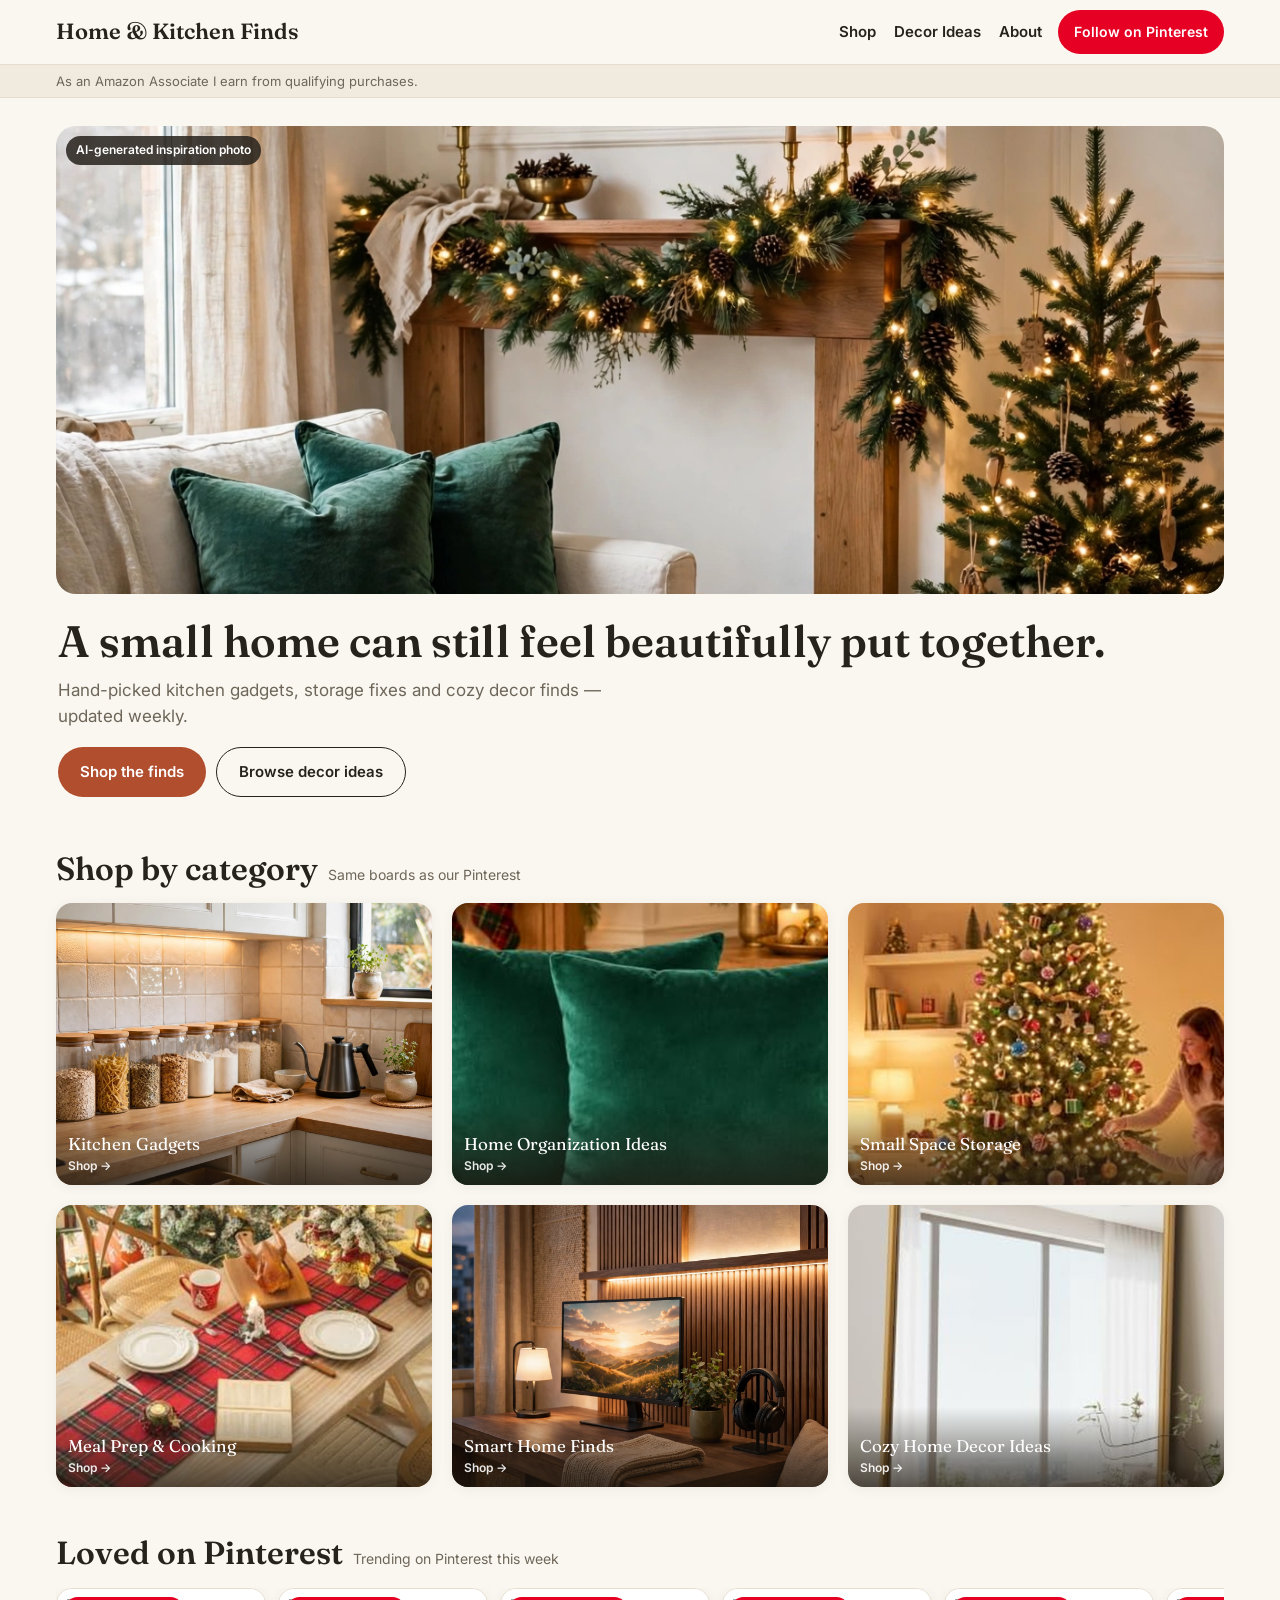
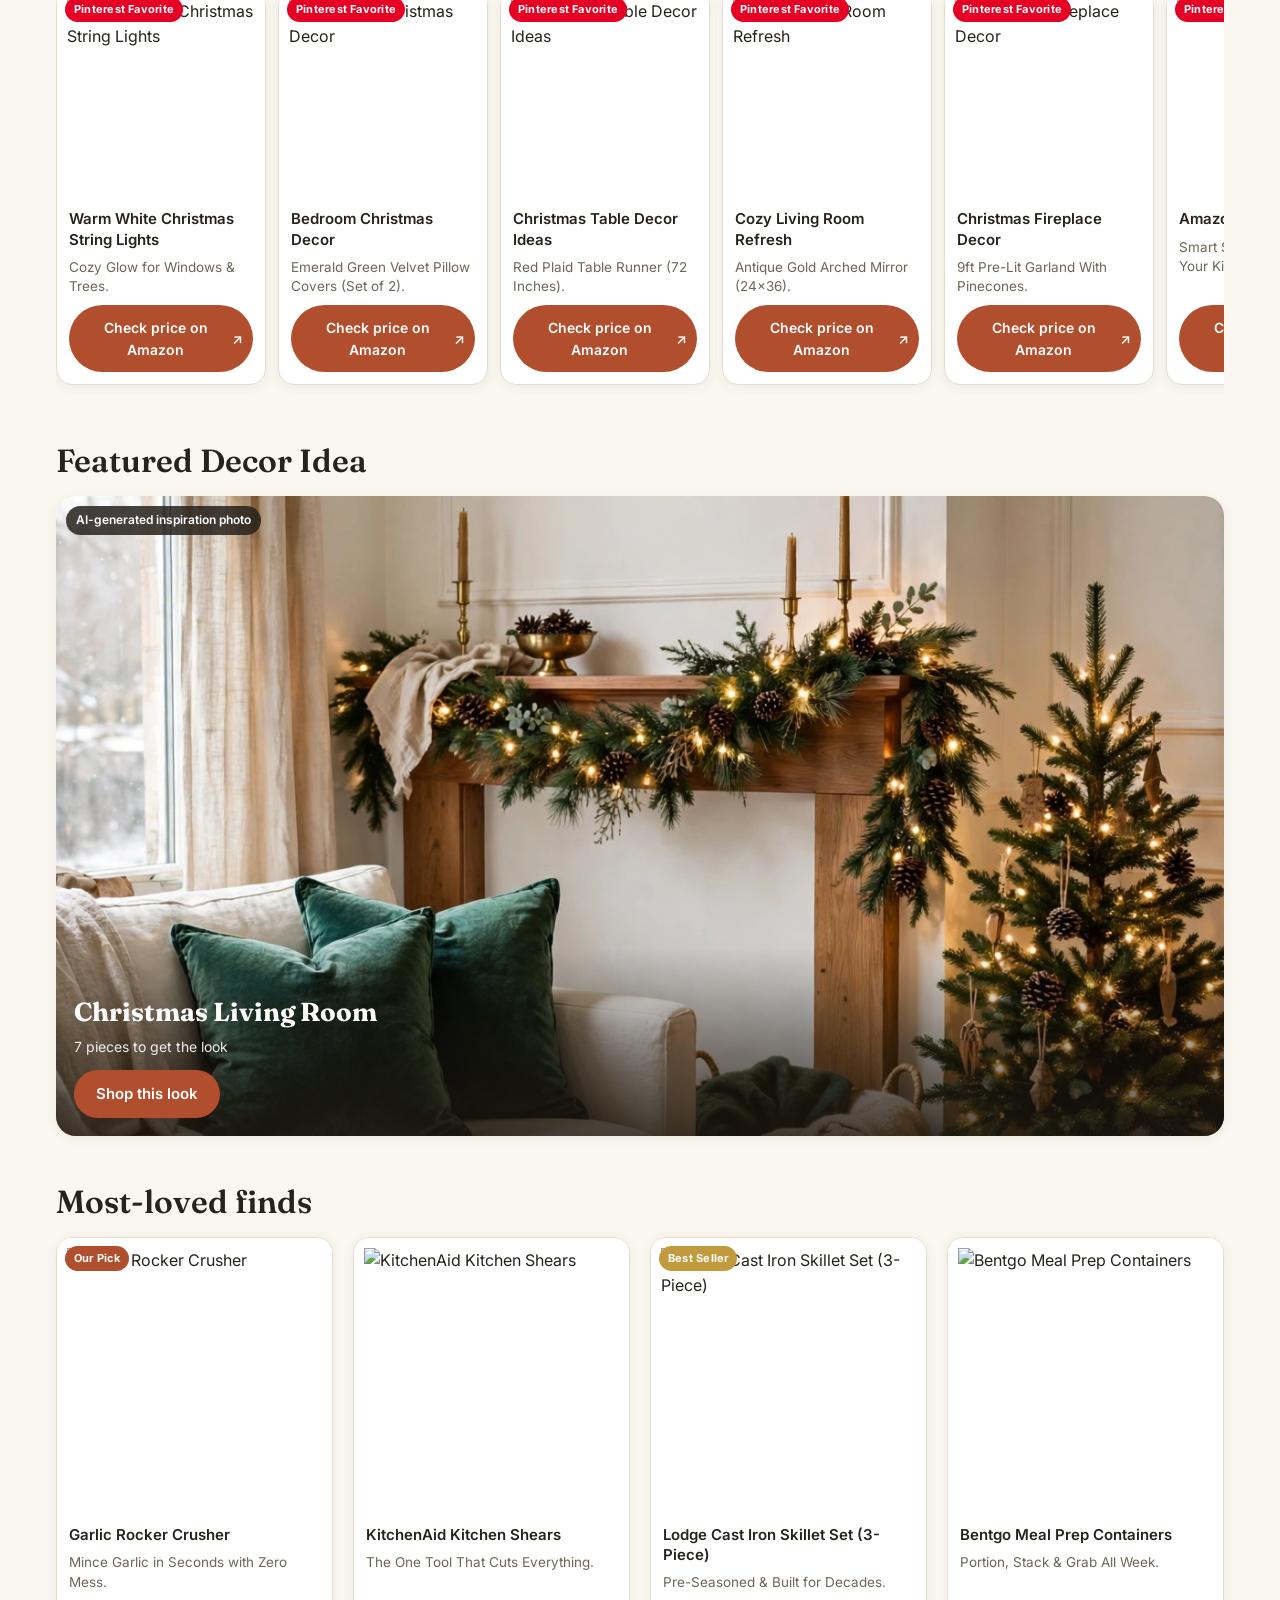
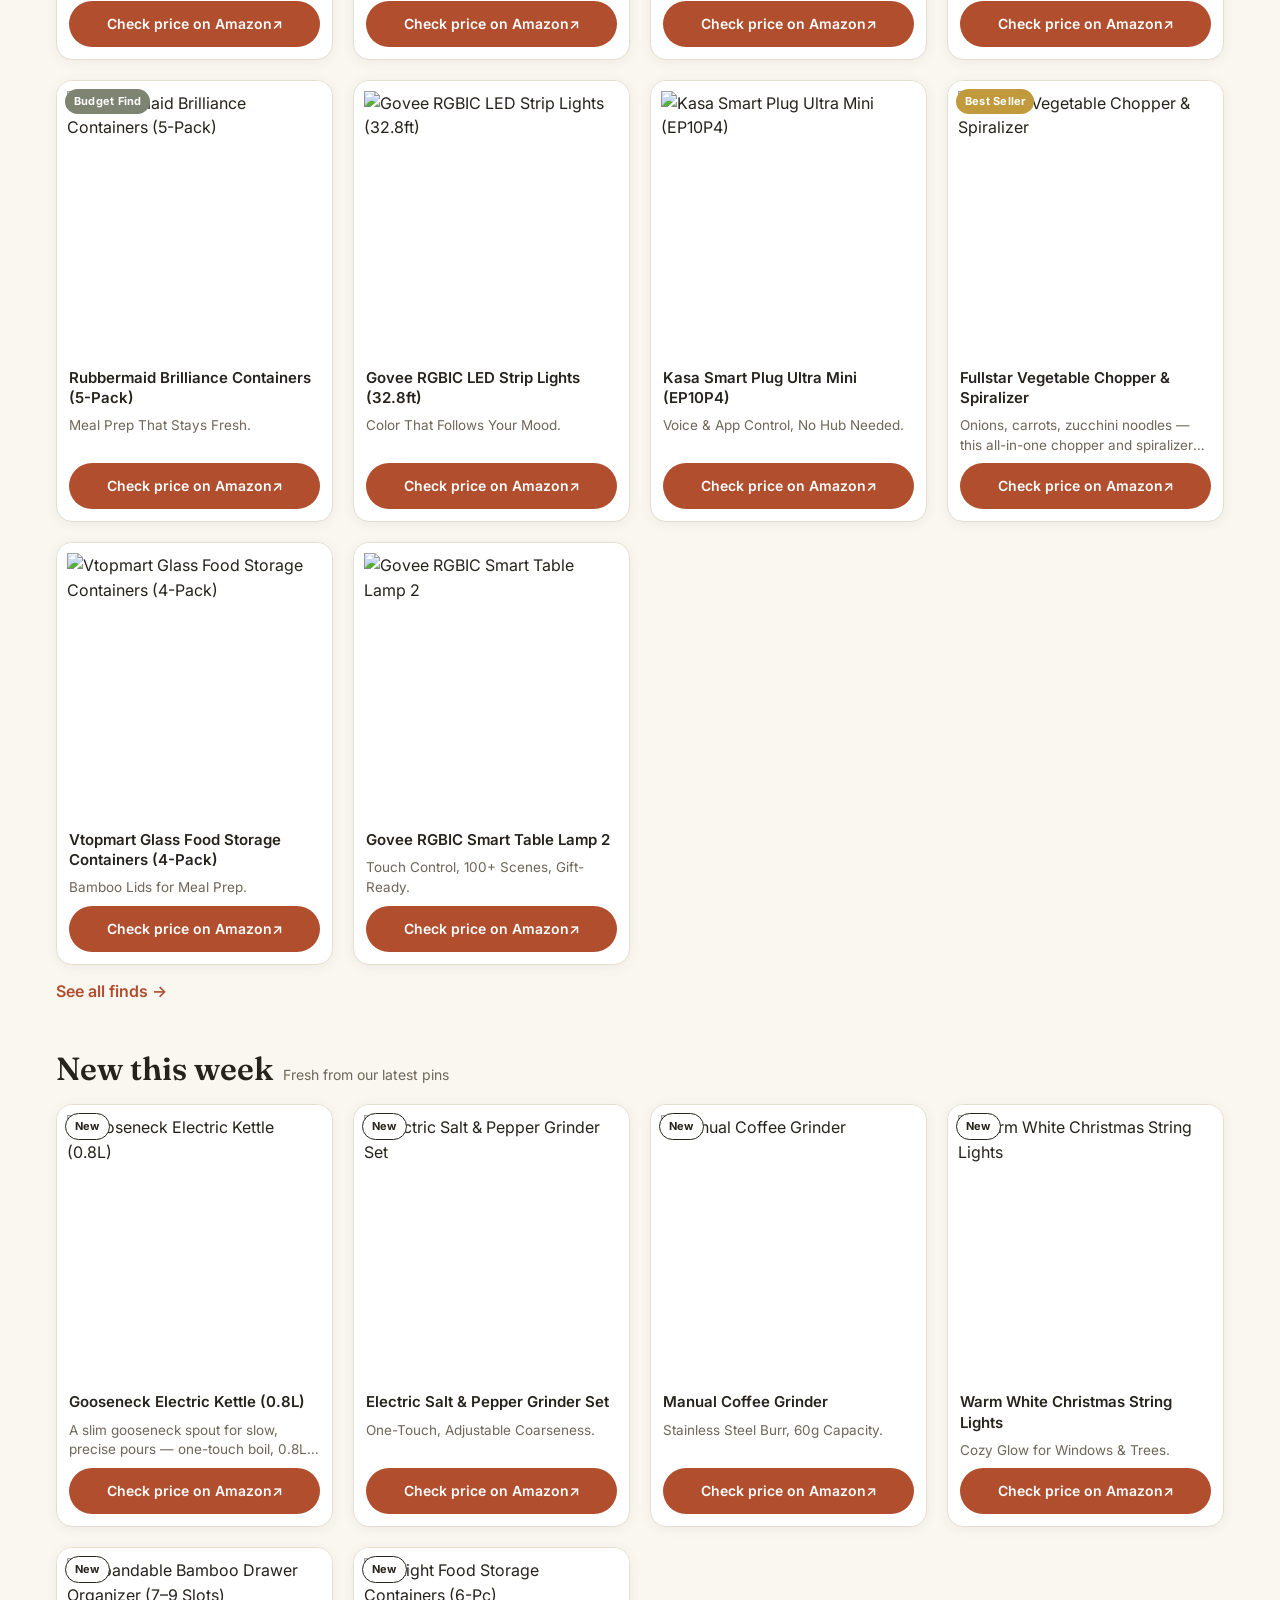
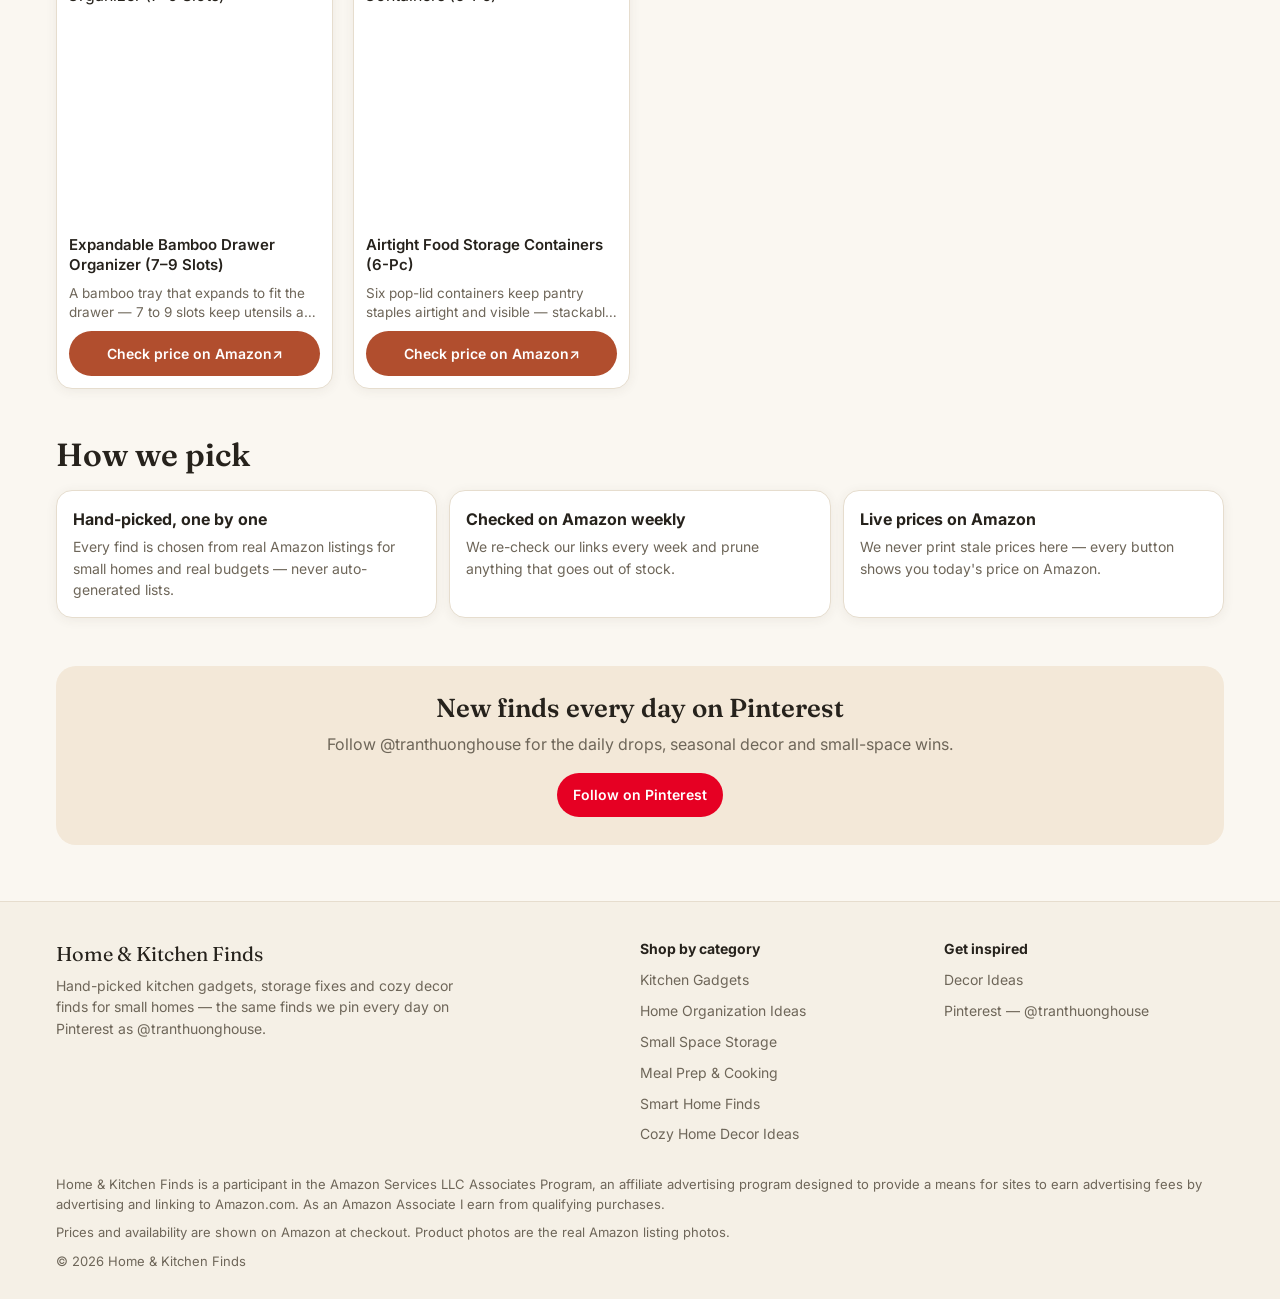
==== index.html @ 7ceb66db "Storefront demo: homepage + shared CSS/JS (batch A of 3)" ====
<!DOCTYPE html><html lang="en"><head><meta charset="utf-8">
<meta name="viewport" content="width=device-width, initial-scale=1">
<title>Home — Home &amp; Kitchen Finds</title>
<meta name="description" content="Hand-picked kitchen gadgets, storage fixes and cozy decor finds for small homes.">
<link rel="preconnect" href="https://fonts.googleapis.com"><link rel="preconnect" href="https://fonts.gstatic.com" crossorigin>
<link href="https://fonts.googleapis.com/css2?family=Fraunces:wght@500;600&family=Inter:wght@400;600;700&display=swap" rel="stylesheet">
<link rel="stylesheet" href="styles.css"></head><body>
<header class="site-header"><div class="wrap header-in">
<a class="wordmark" href="index.html">Home &amp; Kitchen Finds</a>
<nav class="main-nav"><a href="index.html#categories">Shop</a><a href="decor-ideas.html">Decor Ideas</a><a href="index.html#how-we-pick">About</a></nav>
<a class="follow-btn" href="https://www.pinterest.com/tranthuonghouse/" target="_blank" rel="noopener">Follow on Pinterest</a>
</div></header><div class="micro-bar"><div class="wrap">As an Amazon Associate I earn from qualifying purchases.</div></div><main class="wrap">
<div class="hero"><div class="hero-img"><img src="[data-uri]" alt="Cozy Christmas living room inspiration">
<span class="ai-chip">AI-generated inspiration photo</span></div>
<div class="hero-copy"><h1>A small home can still feel beautifully put together.</h1>
<p>Hand-picked kitchen gadgets, storage fixes and cozy decor finds — updated weekly.</p>
<div class="pill-ctas"><a class="btn btn-primary" href="#categories">Shop the finds</a>
<a class="btn btn-ghost" href="decor-ideas.html">Browse decor ideas</a></div></div></div>
<section id="categories"><div class="sec-head"><h2>Shop by category</h2><span class="sub">Same boards as our Pinterest</span></div>
<div class="tiles"><a class="tile" href="category/kitchen-gadgets.html"><img src="[data-uri]" alt="Kitchen Gadgets" loading="lazy">
<span>Kitchen Gadgets<small>Shop →</small></span></a><a class="tile" href="category/home-organization.html"><img src="[data-uri]" alt="Home Organization Ideas" loading="lazy">
<span>Home Organization Ideas<small>Shop →</small></span></a><a class="tile" href="category/small-space-storage.html"><img src="[data-uri]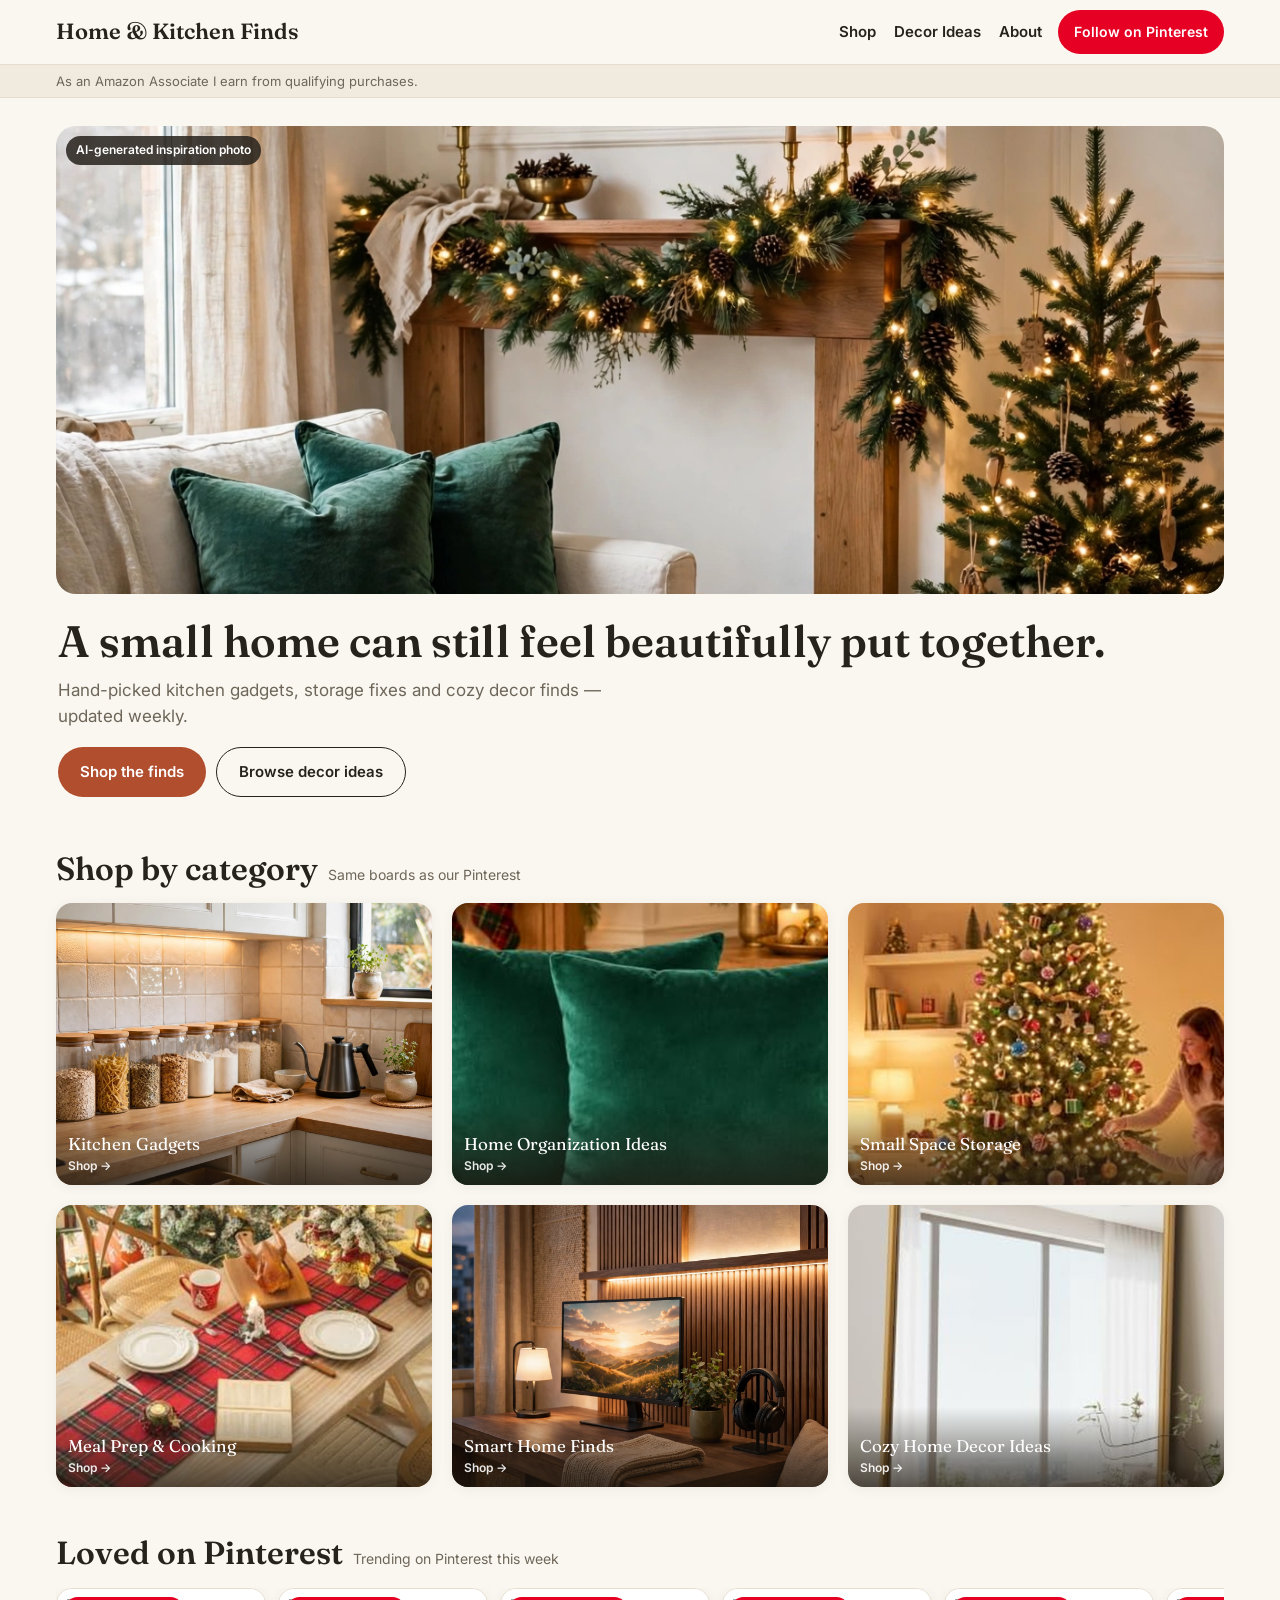
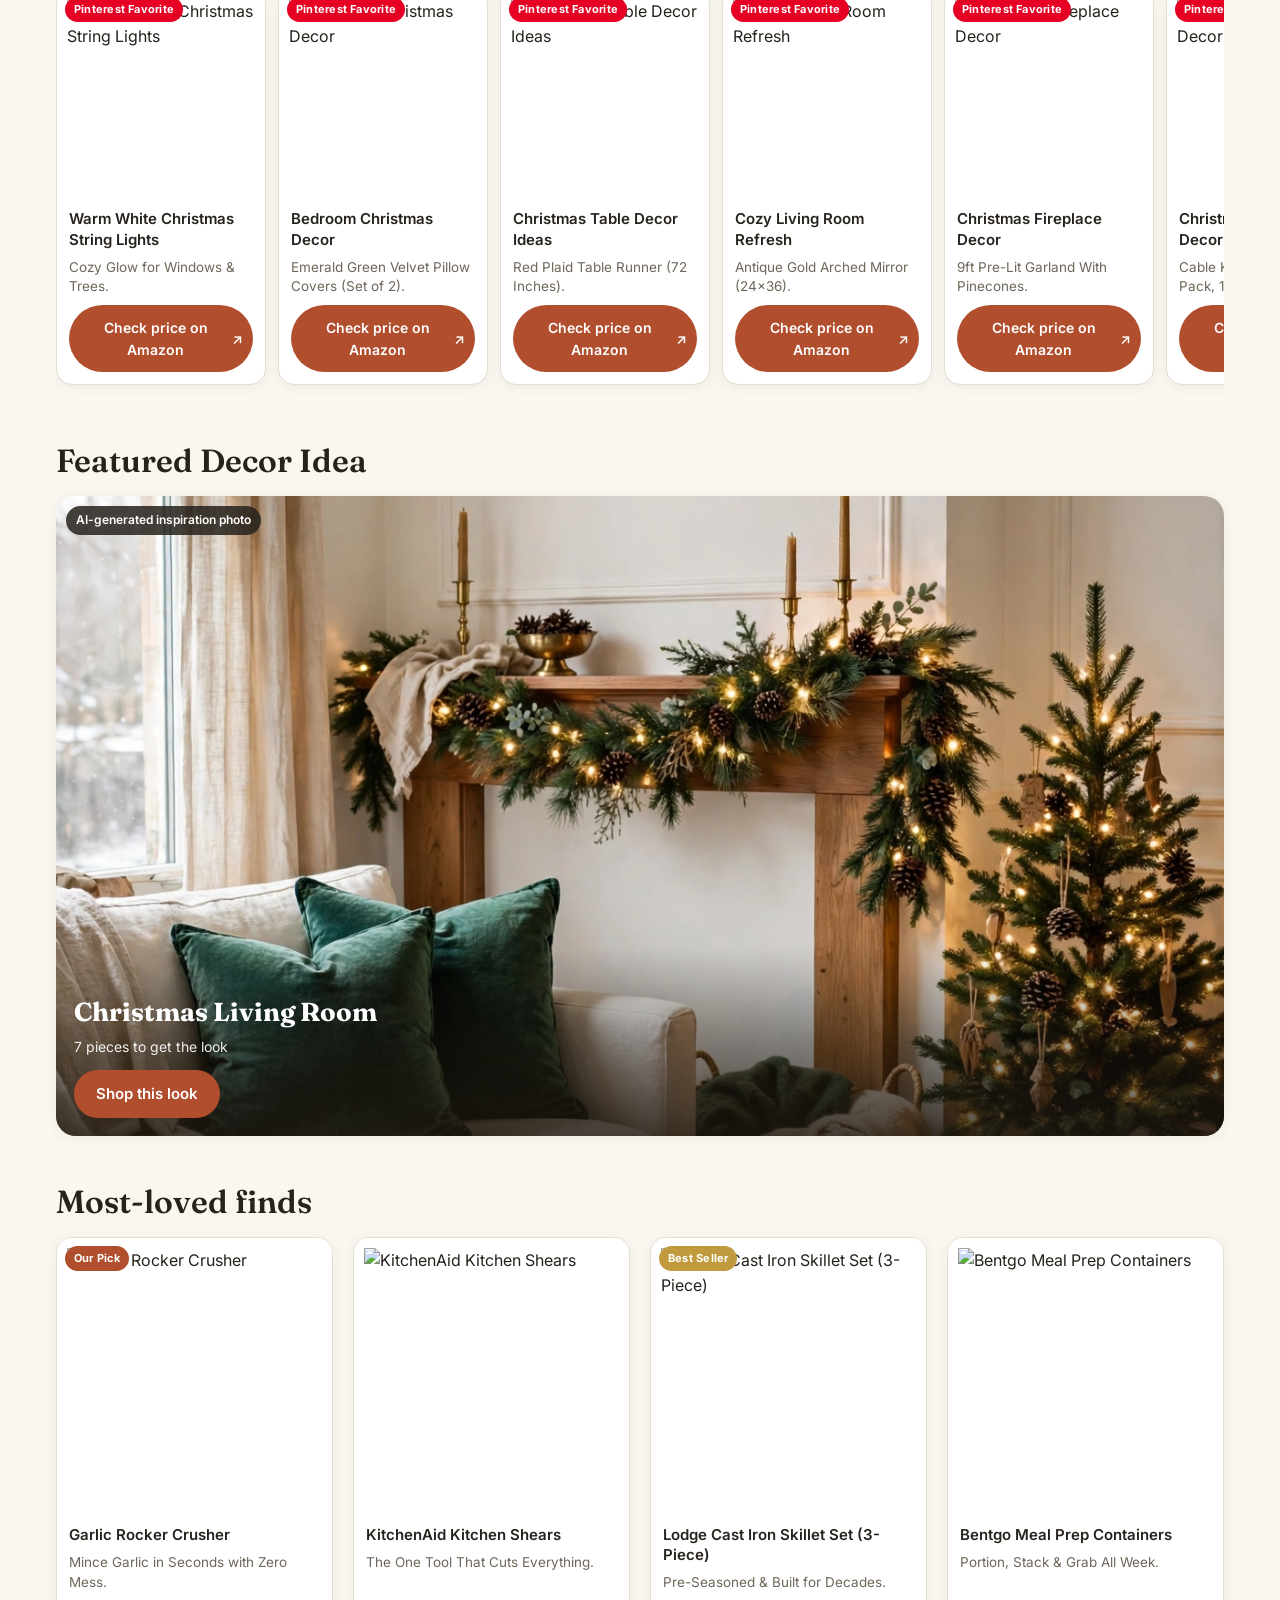
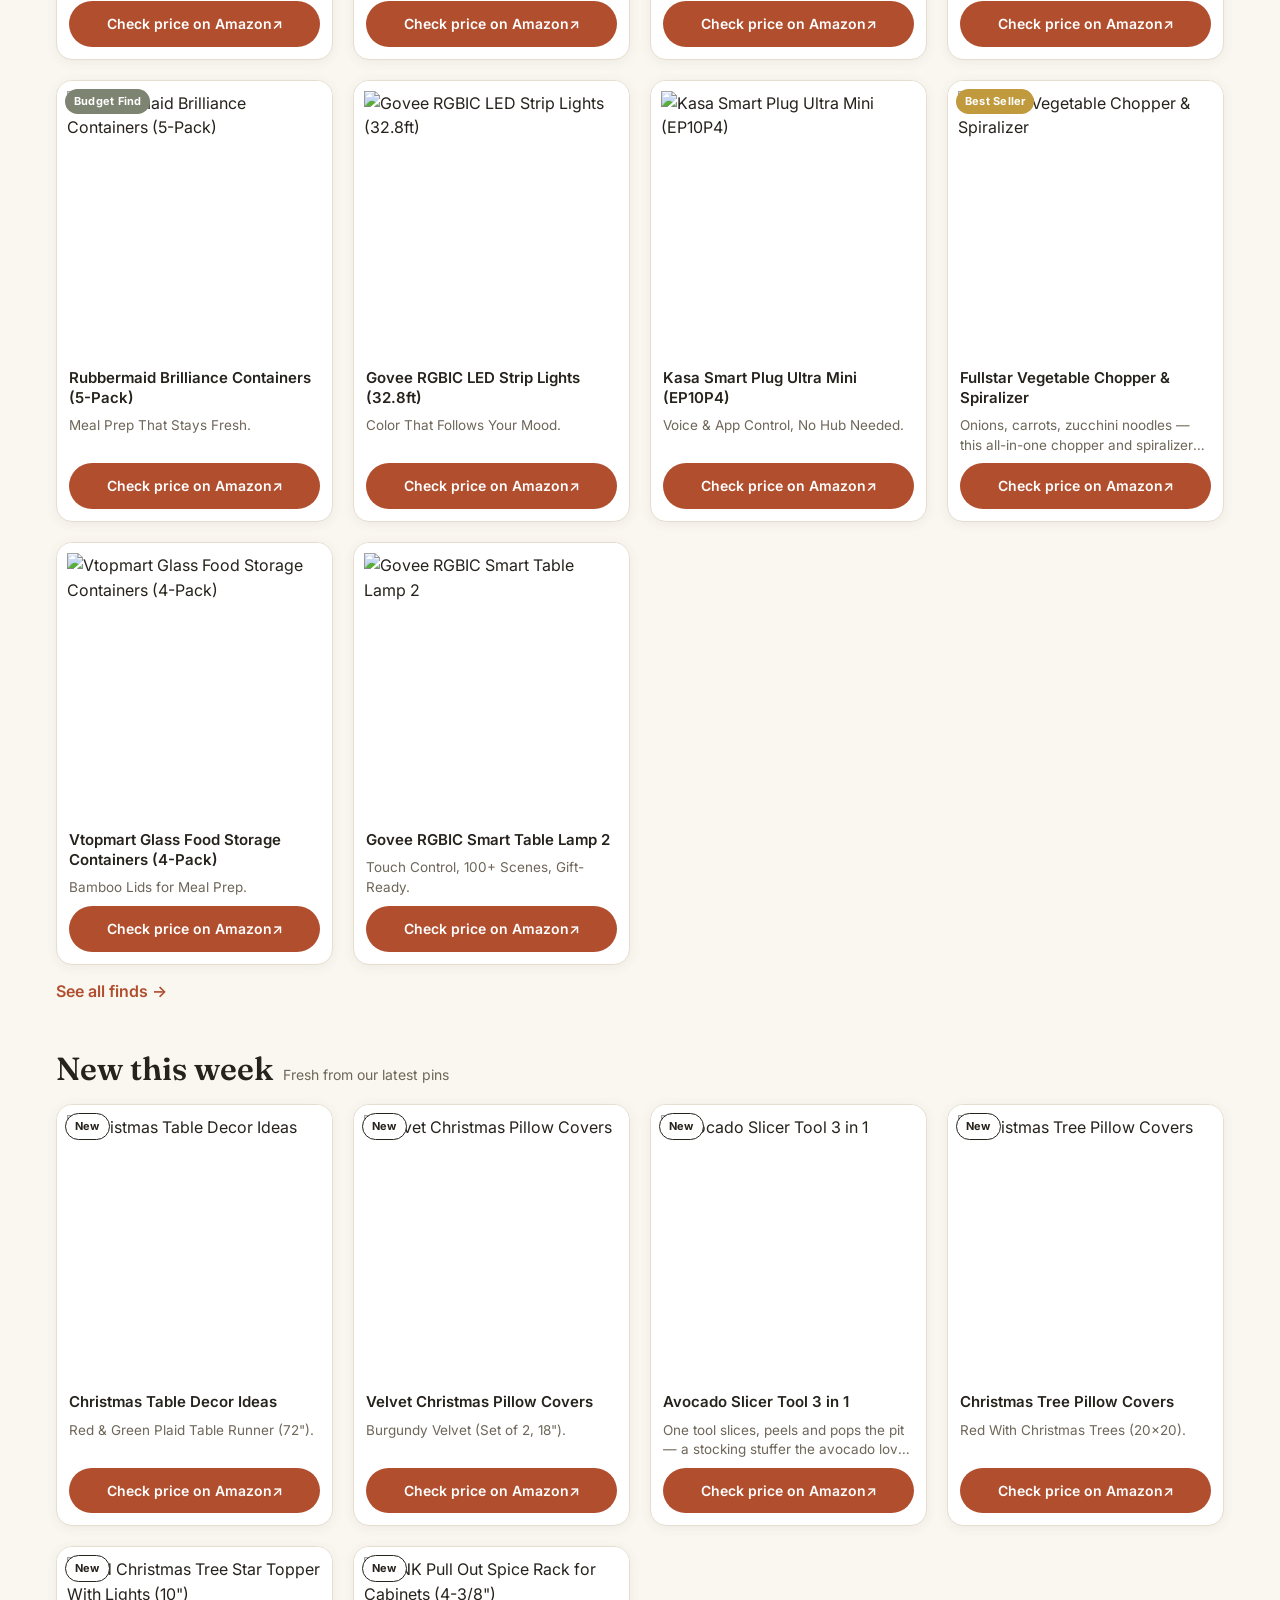
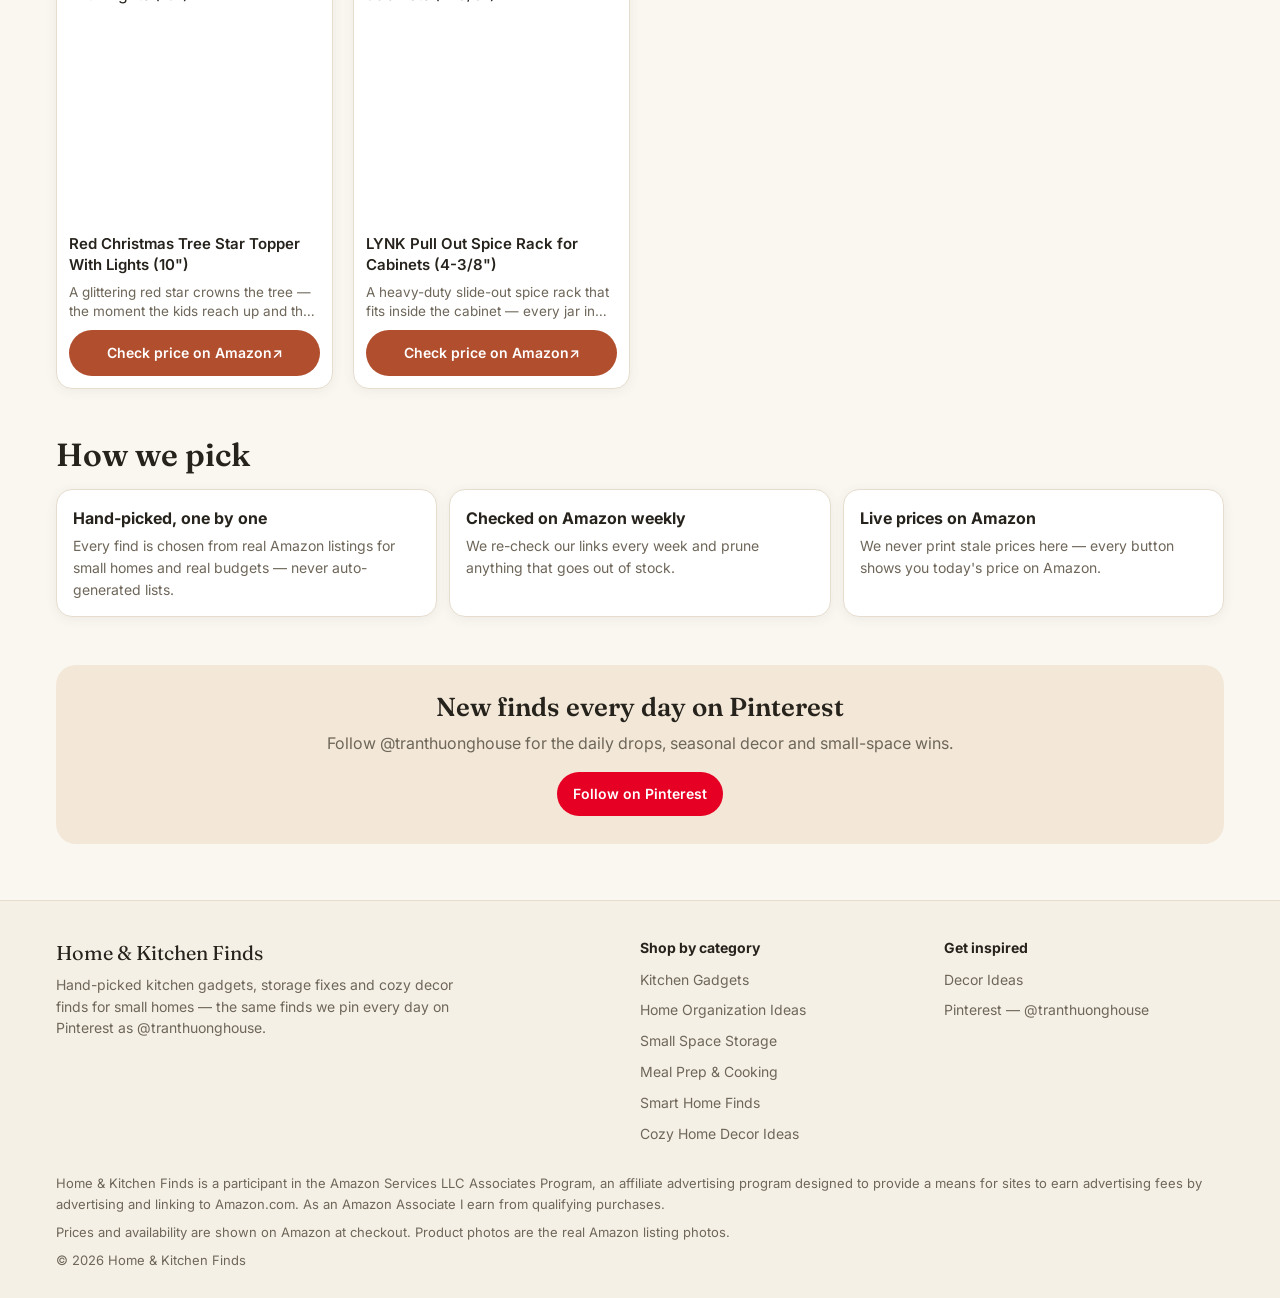
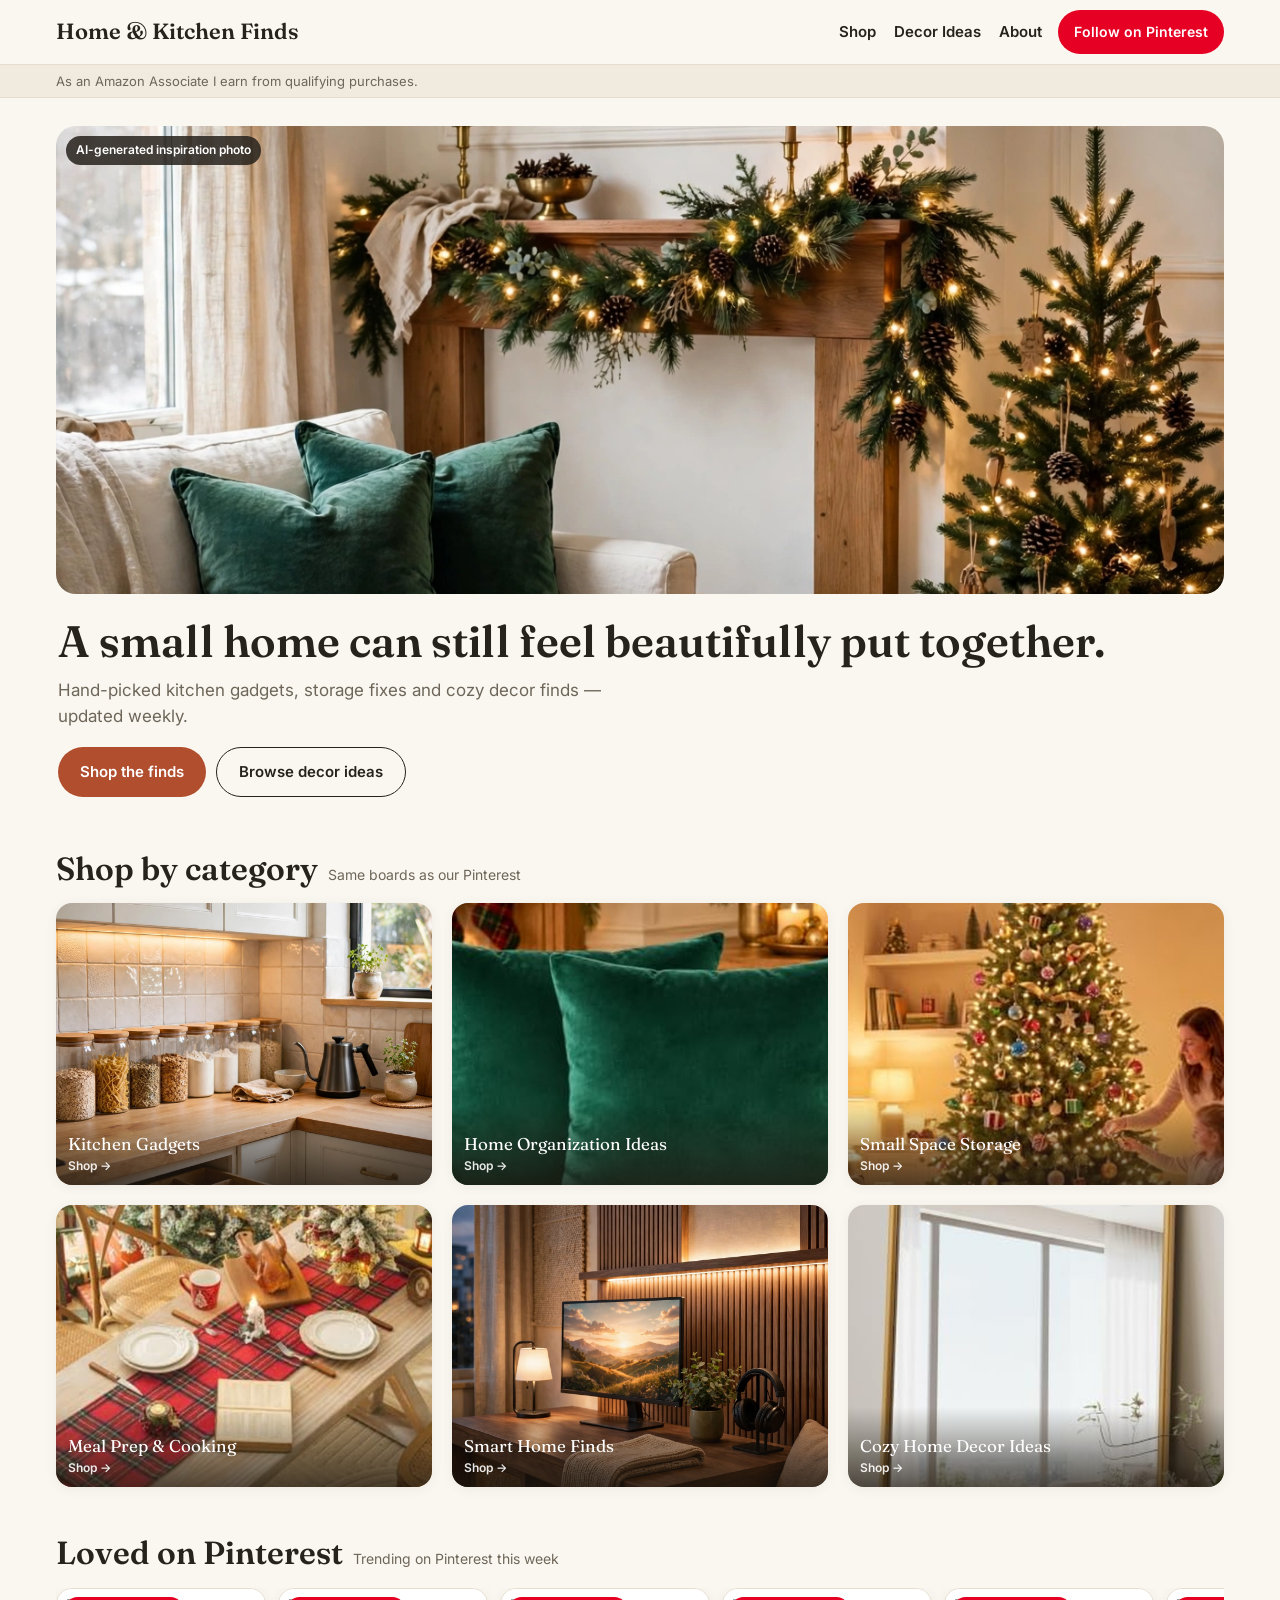
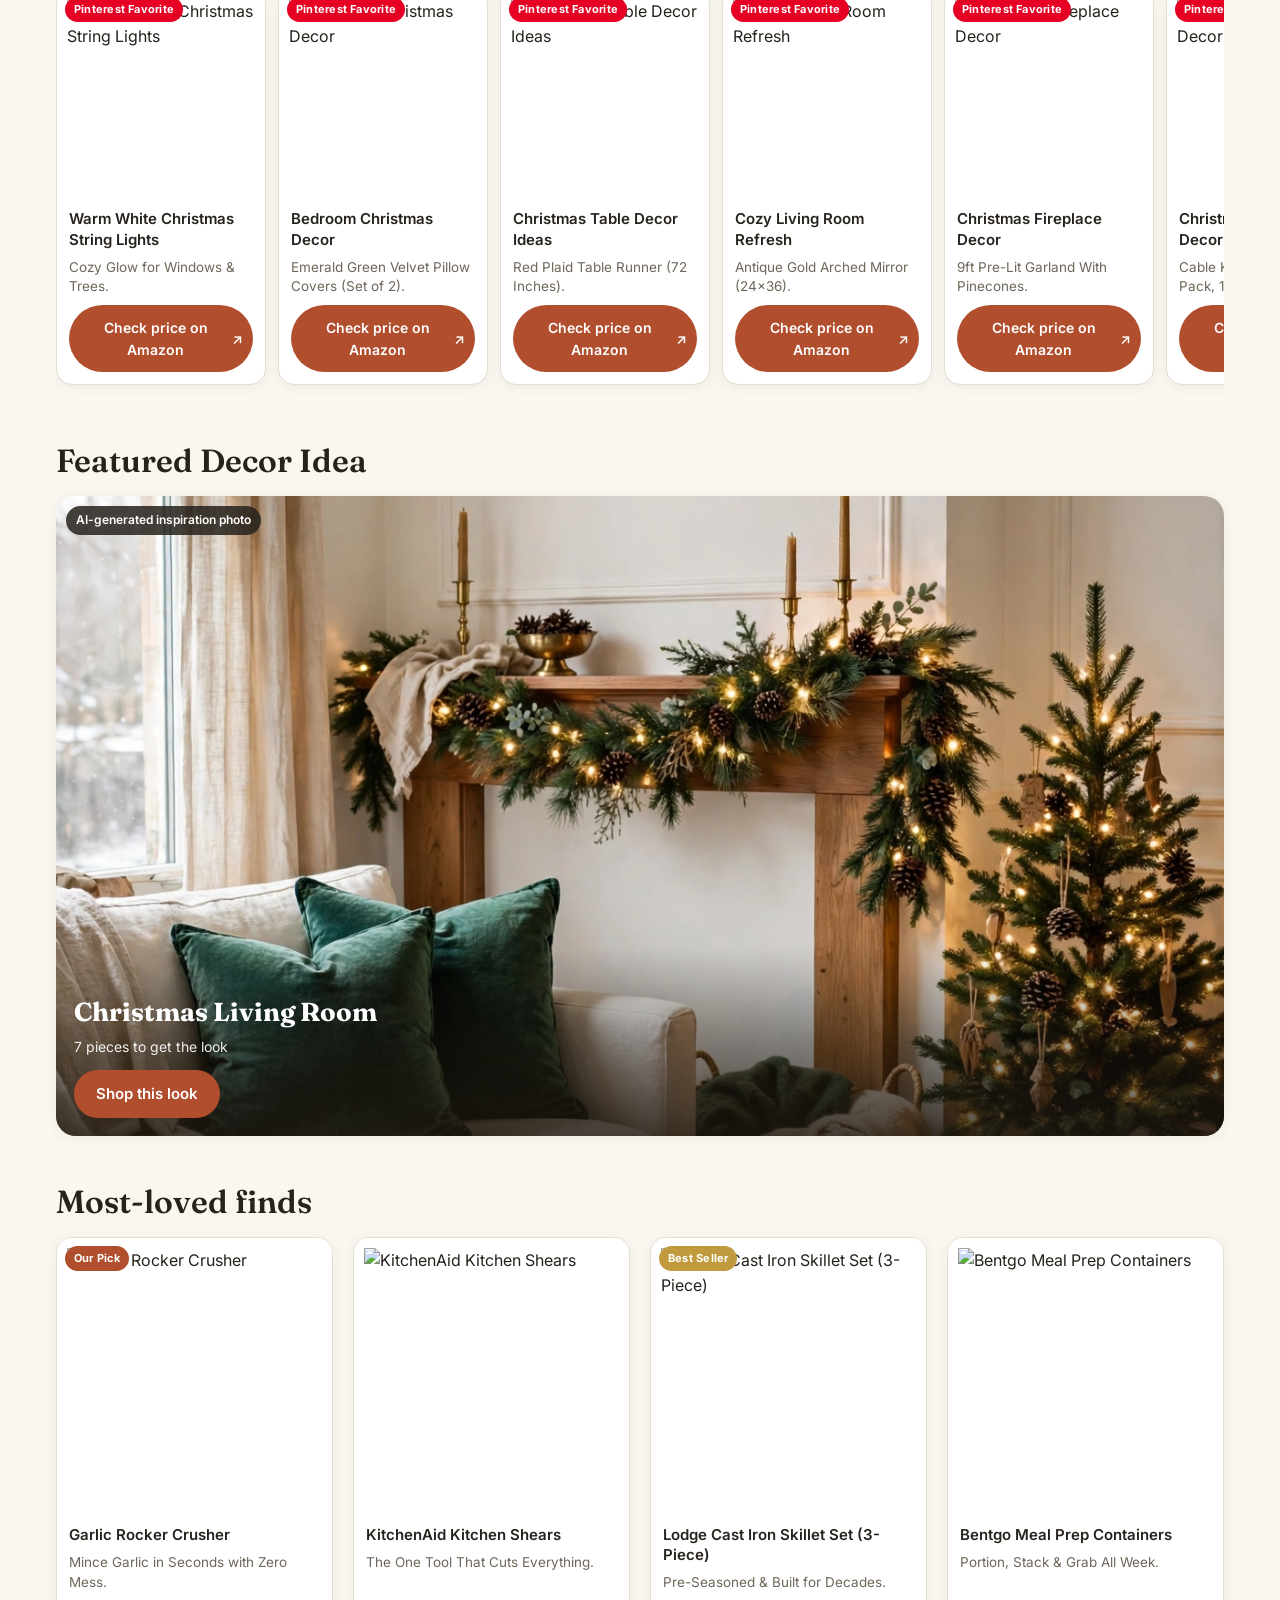
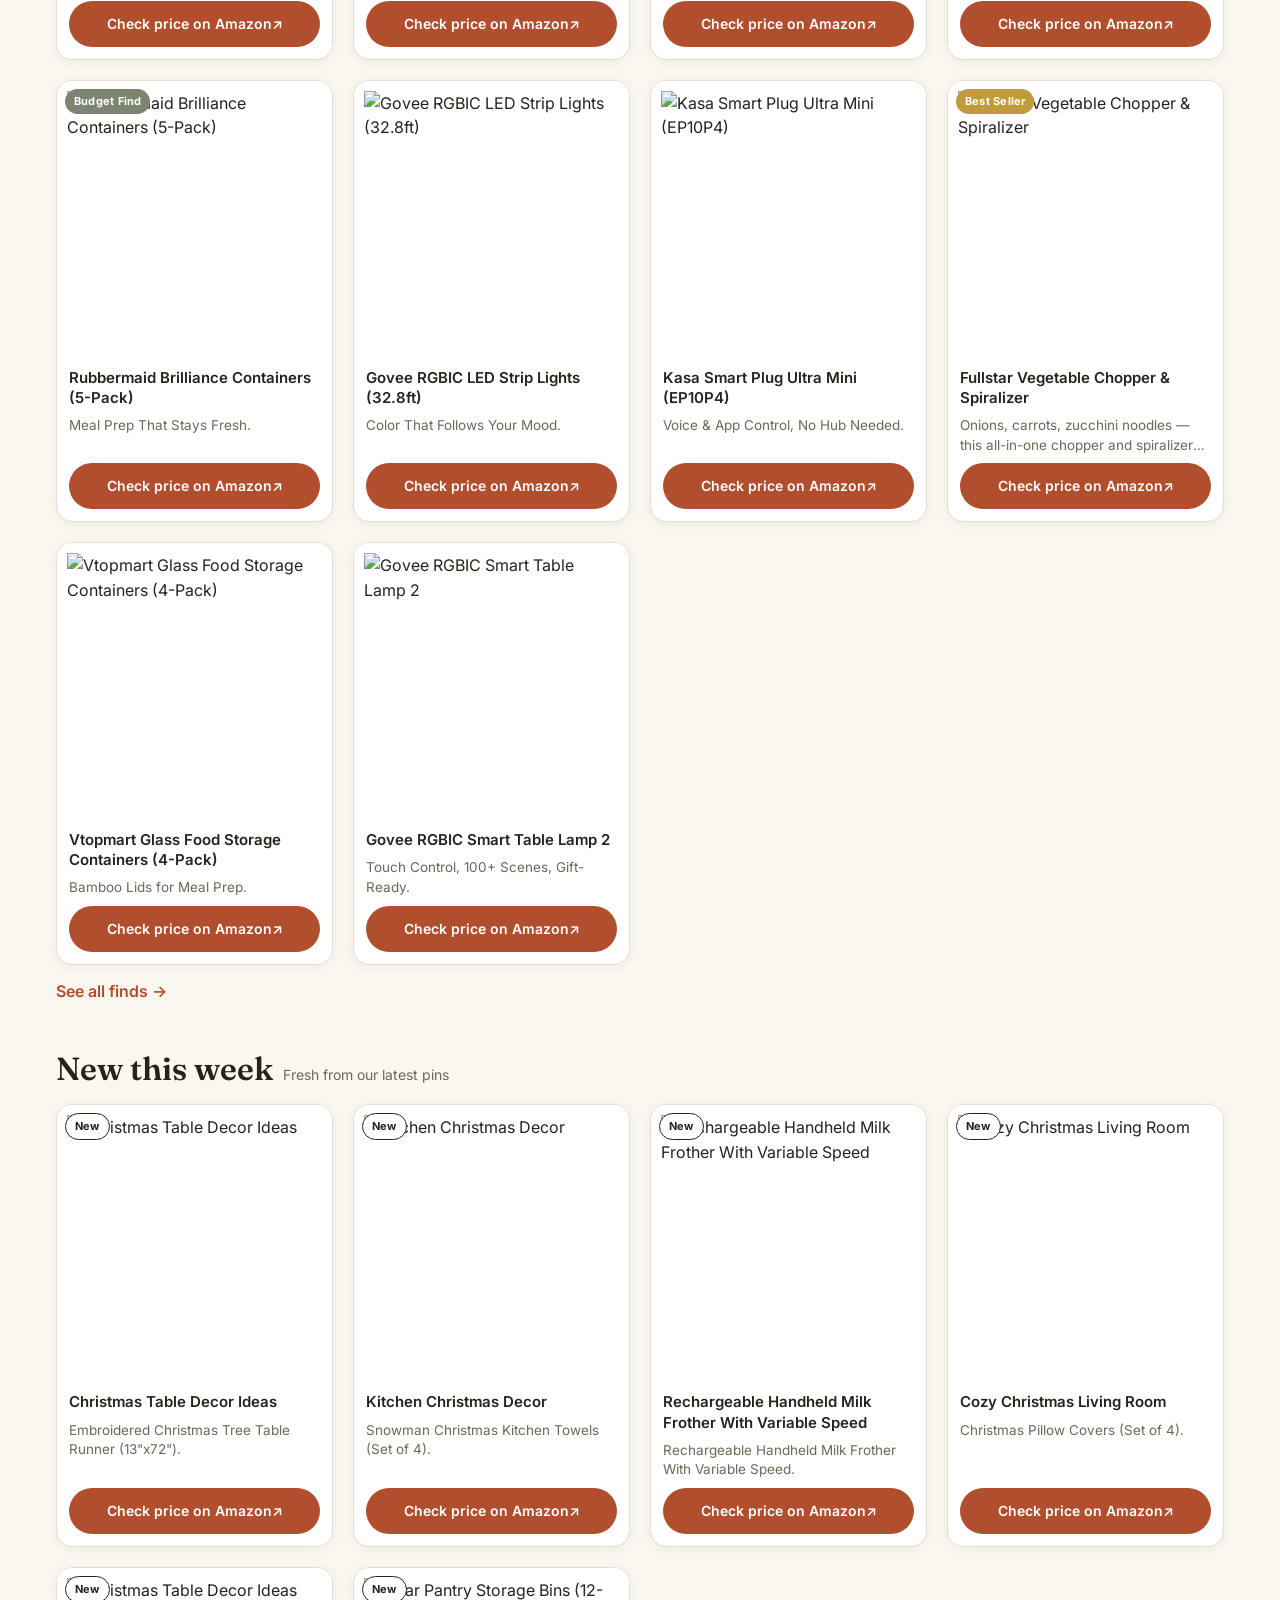
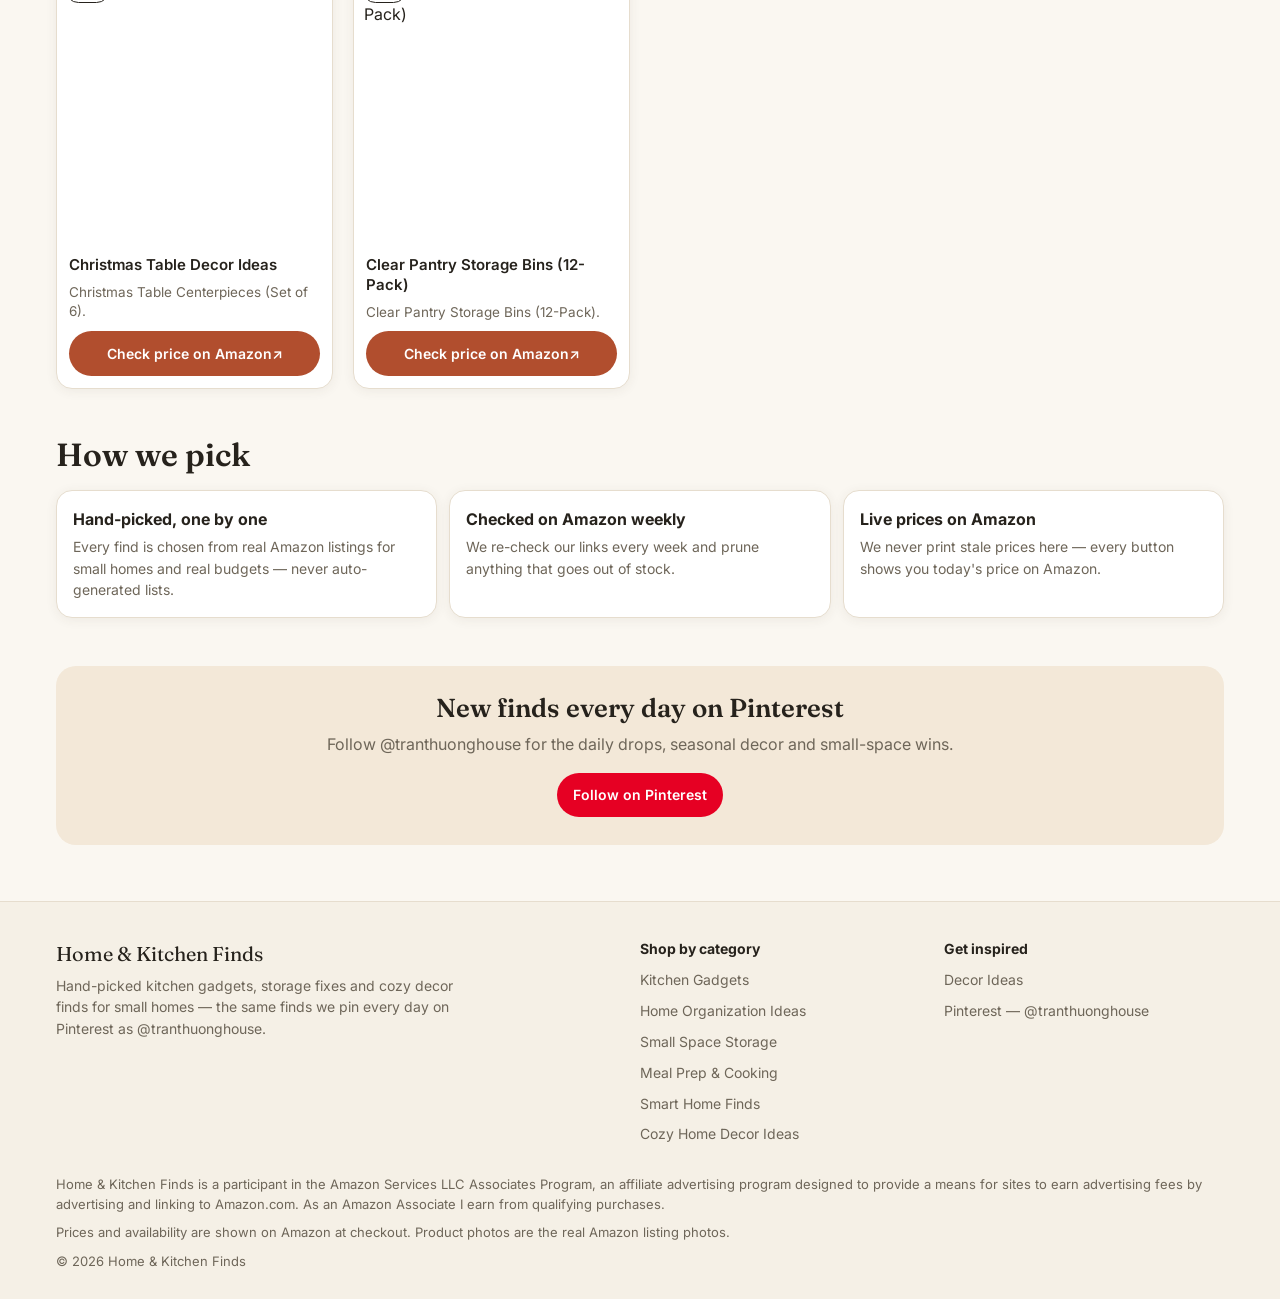
